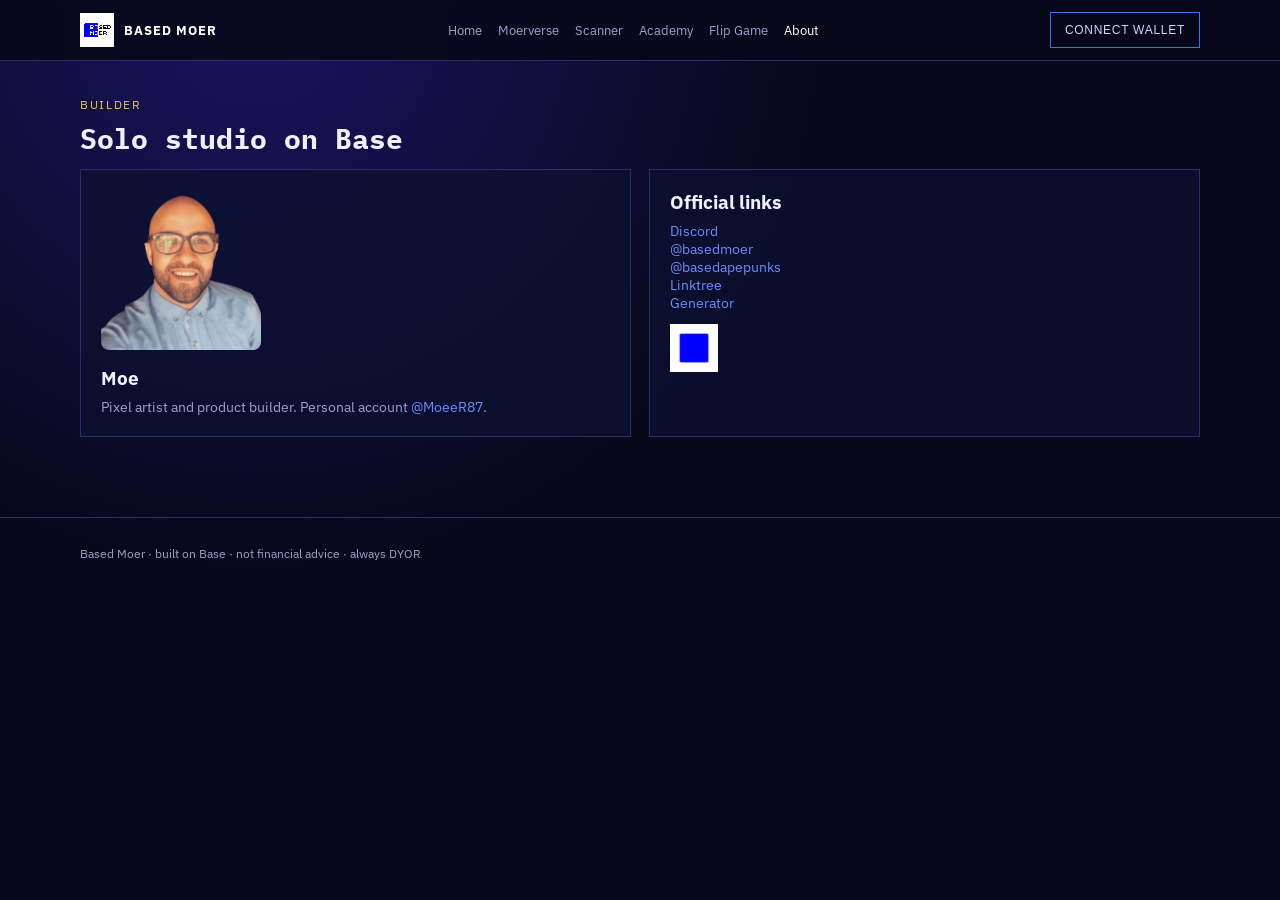
==== about.html @ bc18aa96 "Add files via upload" ====
<!DOCTYPE html>
<html lang="en">
<head>
  <meta charset="UTF-8" /><meta name="viewport" content="width=device-width, initial-scale=1" />
  <title>About — Based Moer</title>
  <link rel="icon" href="assets/logo.jpg" />
  <link href="https://fonts.googleapis.com/css2?family=IBM+Plex+Mono:wght@600;700&family=IBM+Plex+Sans:wght@400;600;700&display=swap" rel="stylesheet" />
  <link rel="stylesheet" href="css/site.css" />
</head>
<body>
<header class="nav"><div class="wrap nav-inner"><a class="brand" href="index.html"><img class="pixel" src="assets/logo.jpg" alt="Based Moer" /> Based Moer</a><nav class="nav-links"><a href="index.html">Home</a><a href="moerverse.html">Moerverse</a><a href="scanner.html">Scanner</a><a href="academy.html">Academy</a><a href="flip.html">Flip Game</a><a class="active" href="about.html">About</a></nav><button class="btn ghost" data-connect data-wallet-label>Connect wallet</button></div></header>
<main class="page wrap">
  <p class="kicker">Builder</p>
  <h2>Solo studio on Base</h2>
  <div class="row">
    <article class="card">
      <img src="assets/founder.png" alt="Founder" style="width:160px;border-radius:8px" />
      <h3 style="margin-top:12px">Moe</h3>
      <p>Pixel artist and product builder. Personal account <a href="https://x.com/MoeeR87" target="_blank" rel="noreferrer">@MoeeR87</a>.</p>
    </article>
    <article class="card">
      <h3>Official links</h3>
      <p><a href="https://discord.gg/B6Pu9fARTX" target="_blank" rel="noreferrer">Discord</a><br>
      <a href="https://x.com/basedmoer" target="_blank" rel="noreferrer">@basedmoer</a><br>
      <a href="https://x.com/basedapepunks" target="_blank" rel="noreferrer">@basedapepunks</a><br>
      <a href="https://linktr.ee/basedmoer" target="_blank" rel="noreferrer">Linktree</a><br>
      <a href="https://based-moer-generator.vercel.app/" target="_blank" rel="noreferrer">Generator</a></p>
      <img src="assets/base-logo.jpg" alt="Base" style="width:48px;margin-top:12px" />
    </article>
  </div>
</main>
<footer class="footer"><div class="wrap">Based Moer · built on Base · not financial advice · always DYOR</div></footer>
<script src="js/site.js"></script>
</body></html>
---- css/site.css ----
:root {
  --bg: #07081a;
  --bg2: #0d1030;
  --panel: rgba(12, 16, 48, 0.82);
  --line: #2a2f6a;
  --text: #eef1ff;
  --muted: #9aa3d0;
  --blue: #3b6cff;
  --blue2: #6d8dff;
  --gold: #e7c56a;
  --green: #5ee2a0;
}
* { box-sizing: border-box; margin: 0; padding: 0; }
html { scroll-behavior: smooth; }
body {
  font-family: "IBM Plex Sans", sans-serif;
  background: radial-gradient(circle at 20% 0%, #1a1460 0%, var(--bg) 42%);
  color: var(--text);
  min-height: 100vh;
}
img.pixel { image-rendering: pixelated; image-rendering: crisp-edges; }
a { color: var(--blue2); text-decoration: none; }
a:hover { color: #fff; }
.wrap { width: min(1120px, calc(100% - 32px)); margin: 0 auto; }
.nav {
  position: sticky; top: 0; z-index: 40;
  background: rgba(7,8,26,.9);
  border-bottom: 1px solid var(--line);
  backdrop-filter: blur(12px);
}
.nav-inner { display: flex; align-items: center; justify-content: space-between; gap: 16px; padding: 12px 0; }
.brand { display: flex; align-items: center; gap: 10px; color: #fff; font-weight: 700; letter-spacing: .08em; text-transform: uppercase; font-size: 13px; }
.brand img { width: 34px; height: 34px; object-fit: cover; }
.nav-links { display: flex; gap: 16px; flex-wrap: wrap; font-size: 13px; }
.nav-links a { color: var(--muted); }
.nav-links a.active, .nav-links a:hover { color: #fff; }
.btn {
  border: 1px solid var(--blue);
  background: var(--blue);
  color: #fff;
  padding: 10px 14px;
  font-size: 12px;
  letter-spacing: .06em;
  text-transform: uppercase;
  cursor: pointer;
  display: inline-block;
}
.btn.ghost { background: transparent; color: #cfd6ff; }
.online { color: var(--green); font-size: 12px; }
.hero-map {
  position: relative;
  min-height: 86vh;
  overflow: hidden;
  padding: 40px 0 80px;
}
.stars {
  position: absolute; inset: 0;
  background-image:
    radial-gradient(2px 2px at 20% 30%, #fff 50%, transparent 51%),
    radial-gradient(2px 2px at 80% 20%, #fff 50%, transparent 51%),
    radial-gradient(1px 1px at 60% 70%, #9cf 50%, transparent 51%),
    radial-gradient(1px 1px at 30% 80%, #fff 50%, transparent 51%),
    radial-gradient(1px 1px at 90% 60%, #fff 50%, transparent 51%);
  opacity: .45; pointer-events: none;
}
.hero-copy { position: relative; text-align: center; padding: 20px 0 10px; }
.hero-copy h1 {
  font-family: "IBM Plex Mono", monospace;
  font-size: clamp(36px, 7vw, 72px);
  line-height: .95;
  letter-spacing: .02em;
}
.hero-copy p { color: var(--muted); margin-top: 10px; }
.islands {
  position: relative;
  height: 560px;
  margin-top: 20px;
}
.island {
  position: absolute;
  width: 220px;
  text-align: center;
  color: #fff;
  transition: transform .2s ease;
}
.island:hover { transform: translateY(-8px); }
.island .pad {
  background: linear-gradient(#2a1f7a, #15104a);
  border: 1px solid #6d7cff;
  border-radius: 18px 18px 40px 40px;
  padding: 16px 12px 22px;
  box-shadow: 0 18px 40px rgba(0,0,0,.4), 0 0 30px rgba(80,90,255,.25);
}
.island img { width: 84px; height: 84px; object-fit: contain; margin-bottom: 8px; }
.island b { display: block; font-size: 13px; letter-spacing: .08em; }
.island span { color: var(--muted); font-size: 11px; }
.i1 { left: 4%; top: 40px; }
.i2 { left: 28%; top: 180px; }
.i3 { left: 52%; top: 50px; }
.i4 { right: 6%; top: 170px; }
.i5 { left: 38%; top: 360px; }
.row { display: grid; grid-template-columns: 1fr 1fr; gap: 18px; }
.cards { display: grid; grid-template-columns: repeat(3, 1fr); gap: 16px; }
.card {
  background: var(--panel);
  border: 1px solid var(--line);
  padding: 20px;
}
.card h3 { margin-bottom: 8px; }
.card p, .card li { color: var(--muted); font-size: 14px; }
.section { padding: 56px 0; }
.kicker { color: var(--gold); letter-spacing: .14em; text-transform: uppercase; font-size: 12px; margin-bottom: 8px; }
h2 { font-family: "IBM Plex Mono", monospace; font-size: 28px; margin-bottom: 12px; }
.page { padding: 36px 0 80px; }
.lesson { max-width: 760px; }
.lesson p, .lesson li { color: #c9d0f5; margin: 12px 0; }
.lesson h3 { margin-top: 24px; }
.quiz label { display: block; margin: 8px 0; color: var(--muted); }
.locked { opacity: .45; pointer-events: none; }
.footer {
  border-top: 1px solid var(--line);
  padding: 28px 0 48px;
  color: var(--muted);
  font-size: 12px;
}
.tech { display: flex; flex-wrap: wrap; gap: 8px; margin: 12px 0 18px; }
.tech span {
  border: 1px solid var(--line);
  padding: 4px 8px;
  color: #cfd6ff;
}
.media { width: 100%; border: 1px solid var(--line); background: #000; }
.char-row { display: flex; gap: 10px; flex-wrap: wrap; margin-top: 16px; }
.char-row img { height: 72px; background: #111; border: 1px solid var(--line); }
@media (max-width: 860px) {
  .row, .cards { grid-template-columns: 1fr; }
  .islands { height: auto; display: grid; grid-template-columns: 1fr 1fr; gap: 12px; }
  .island { position: static; width: auto; }
  .nav-links { display: none; }
}
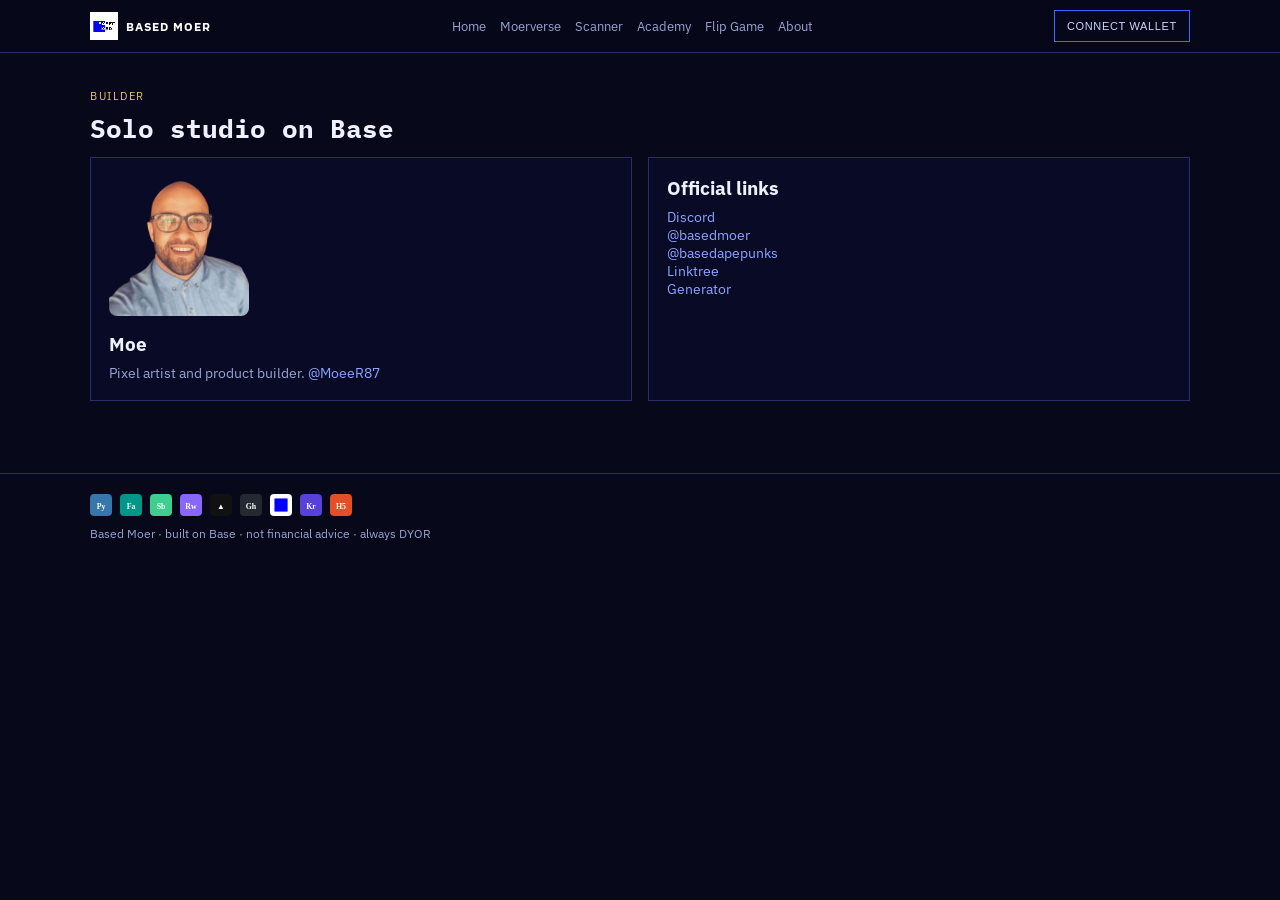
==== commit 489cb8d0: "Add files via upload" ====
--- a/about.html
+++ b/about.html
@@ -1,34 +1,54 @@
 <!DOCTYPE html>
 <html lang="en">
 <head>
-  <meta charset="UTF-8" /><meta name="viewport" content="width=device-width, initial-scale=1" />
+  <meta charset="UTF-8" />
+  <meta name="viewport" content="width=device-width, initial-scale=1" />
   <title>About — Based Moer</title>
   <link rel="icon" href="assets/logo.jpg" />
   <link href="https://fonts.googleapis.com/css2?family=IBM+Plex+Mono:wght@600;700&family=IBM+Plex+Sans:wght@400;600;700&display=swap" rel="stylesheet" />
   <link rel="stylesheet" href="css/site.css" />
 </head>
 <body>
-<header class="nav"><div class="wrap nav-inner"><a class="brand" href="index.html"><img class="pixel" src="assets/logo.jpg" alt="Based Moer" /> Based Moer</a><nav class="nav-links"><a href="index.html">Home</a><a href="moerverse.html">Moerverse</a><a href="scanner.html">Scanner</a><a href="academy.html">Academy</a><a href="flip.html">Flip Game</a><a class="active" href="about.html">About</a></nav><button class="btn ghost" data-connect data-wallet-label>Connect wallet</button></div></header>
-<main class="page wrap">
-  <p class="kicker">Builder</p>
-  <h2>Solo studio on Base</h2>
-  <div class="row">
-    <article class="card">
-      <img src="assets/founder.png" alt="Founder" style="width:160px;border-radius:8px" />
-      <h3 style="margin-top:12px">Moe</h3>
-      <p>Pixel artist and product builder. Personal account <a href="https://x.com/MoeeR87" target="_blank" rel="noreferrer">@MoeeR87</a>.</p>
-    </article>
-    <article class="card">
-      <h3>Official links</h3>
-      <p><a href="https://discord.gg/B6Pu9fARTX" target="_blank" rel="noreferrer">Discord</a><br>
-      <a href="https://x.com/basedmoer" target="_blank" rel="noreferrer">@basedmoer</a><br>
-      <a href="https://x.com/basedapepunks" target="_blank" rel="noreferrer">@basedapepunks</a><br>
-      <a href="https://linktr.ee/basedmoer" target="_blank" rel="noreferrer">Linktree</a><br>
-      <a href="https://based-moer-generator.vercel.app/" target="_blank" rel="noreferrer">Generator</a></p>
-      <img src="assets/base-logo.jpg" alt="Base" style="width:48px;margin-top:12px" />
-    </article>
-  </div>
-</main>
-<footer class="footer"><div class="wrap">Based Moer · built on Base · not financial advice · always DYOR</div></footer>
-<script src="js/site.js"></script>
-</body></html>
+  <header class="nav">
+    <div class="wrap nav-inner">
+      <a class="brand" href="index.html"><img class="pixel" src="assets/logo.jpg" alt="Based Moer" /> Based Moer</a>
+      <nav class="nav-links">
+        <a href="index.html">Home</a>
+        <a href="moerverse.html">Moerverse</a>
+        <a href="scanner.html">Scanner</a>
+        <a href="academy.html">Academy</a>
+        <a href="flip.html">Flip Game</a>
+        <a href="about.html">About</a>
+      </nav>
+      <button class="btn ghost" data-connect data-wallet-label>Connect wallet</button>
+    </div>
+  </header>
+  <main class="page wrap">
+
+<p class="kicker">Builder</p>
+<h2>Solo studio on Base</h2>
+<div class="row">
+<article class="card"><img src="assets/founder.png" alt="Founder" style="width:140px;border-radius:8px" /><h3 style="margin-top:12px">Moe</h3><p>Pixel artist and product builder. <a href="https://x.com/MoeeR87" target="_blank" rel="noreferrer">@MoeeR87</a></p></article>
+<article class="card"><h3>Official links</h3><p><a href="https://discord.gg/B6Pu9fARTX" target="_blank" rel="noreferrer">Discord</a><br><a href="https://x.com/basedmoer" target="_blank" rel="noreferrer">@basedmoer</a><br><a href="https://x.com/basedapepunks" target="_blank" rel="noreferrer">@basedapepunks</a><br><a href="https://linktr.ee/basedmoer" target="_blank" rel="noreferrer">Linktree</a><br><a href="https://based-moer-generator.vercel.app/" target="_blank" rel="noreferrer">Generator</a></p></article>
+</div>
+
+  </main>
+  <footer class="footer">
+    <div class="wrap">
+      <div class="tech-logos">
+        <img src="assets/icons/python.svg" alt="Python" />
+        <img src="assets/icons/fastapi.svg" alt="FastAPI" />
+        <img src="assets/icons/supabase.svg" alt="Supabase" />
+        <img src="assets/icons/railway.svg" alt="Railway" />
+        <img src="assets/icons/vercel.svg" alt="Vercel" />
+        <img src="assets/icons/github.svg" alt="GitHub" />
+        <img src="assets/icons/base.jpg" alt="Base" />
+        <img src="assets/icons/kraken.svg" alt="Kraken" />
+        <img src="assets/icons/html.svg" alt="HTML" />
+      </div>
+      Based Moer · built on Base · not financial advice · always DYOR
+    </div>
+  </footer>
+  <script src="js/site.js"></script>
+</body>
+</html>
--- a/css/site.css
+++ b/css/site.css
@@ -1,140 +1,104 @@
 :root {
   --bg: #07081a;
-  --bg2: #0d1030;
-  --panel: rgba(12, 16, 48, 0.82);
+  --panel: rgba(10, 12, 40, 0.88);
   --line: #2a2f6a;
   --text: #eef1ff;
   --muted: #9aa3d0;
   --blue: #3b6cff;
-  --blue2: #6d8dff;
   --gold: #e7c56a;
-  --green: #5ee2a0;
 }
 * { box-sizing: border-box; margin: 0; padding: 0; }
 html { scroll-behavior: smooth; }
 body {
   font-family: "IBM Plex Sans", sans-serif;
-  background: radial-gradient(circle at 20% 0%, #1a1460 0%, var(--bg) 42%);
+  background: #07081a;
   color: var(--text);
   min-height: 100vh;
 }
 img.pixel { image-rendering: pixelated; image-rendering: crisp-edges; }
-a { color: var(--blue2); text-decoration: none; }
+a { color: #8ea4ff; text-decoration: none; }
 a:hover { color: #fff; }
-.wrap { width: min(1120px, calc(100% - 32px)); margin: 0 auto; }
+.wrap { width: min(1100px, calc(100% - 32px)); margin: 0 auto; }
+
 .nav {
-  position: sticky; top: 0; z-index: 40;
-  background: rgba(7,8,26,.9);
+  position: sticky; top: 0; z-index: 50;
+  background: rgba(7,8,26,.96);
   border-bottom: 1px solid var(--line);
-  backdrop-filter: blur(12px);
 }
-.nav-inner { display: flex; align-items: center; justify-content: space-between; gap: 16px; padding: 12px 0; }
-.brand { display: flex; align-items: center; gap: 10px; color: #fff; font-weight: 700; letter-spacing: .08em; text-transform: uppercase; font-size: 13px; }
-.brand img { width: 34px; height: 34px; object-fit: cover; }
-.nav-links { display: flex; gap: 16px; flex-wrap: wrap; font-size: 13px; }
+.nav-inner {
+  display: flex; align-items: center; justify-content: space-between;
+  gap: 12px; padding: 10px 0;
+}
+.brand { display: flex; align-items: center; gap: 8px; color: #fff; font-weight: 700; letter-spacing: .08em; text-transform: uppercase; font-size: 12px; }
+.brand img { width: 28px; height: 28px; object-fit: cover; }
+.nav-links { display: flex; gap: 14px; flex-wrap: wrap; font-size: 13px; }
 .nav-links a { color: var(--muted); }
 .nav-links a.active, .nav-links a:hover { color: #fff; }
 .btn {
-  border: 1px solid var(--blue);
-  background: var(--blue);
-  color: #fff;
-  padding: 10px 14px;
-  font-size: 12px;
-  letter-spacing: .06em;
-  text-transform: uppercase;
-  cursor: pointer;
-  display: inline-block;
+  border: 1px solid var(--blue); background: var(--blue); color: #fff;
+  padding: 9px 12px; font-size: 11px; letter-spacing: .06em; text-transform: uppercase; cursor: pointer; display: inline-block;
 }
 .btn.ghost { background: transparent; color: #cfd6ff; }
-.online { color: var(--green); font-size: 12px; }
-.hero-map {
-  position: relative;
-  min-height: 86vh;
-  overflow: hidden;
-  padding: 40px 0 80px;
+
+.kicker { color: var(--gold); letter-spacing: .14em; text-transform: uppercase; font-size: 11px; margin-bottom: 8px; }
+h1,h2 { font-family: "IBM Plex Mono", monospace; }
+h2 { font-size: 26px; margin-bottom: 12px; }
+
+/* LANDING: stacked, never overlapping */
+.landing {
+  background: #07081a url("../assets/sky.jpg") center top / cover no-repeat;
+  padding: 24px 16px 0;
 }
-.stars {
-  position: absolute; inset: 0;
-  background-image:
-    radial-gradient(2px 2px at 20% 30%, #fff 50%, transparent 51%),
-    radial-gradient(2px 2px at 80% 20%, #fff 50%, transparent 51%),
-    radial-gradient(1px 1px at 60% 70%, #9cf 50%, transparent 51%),
-    radial-gradient(1px 1px at 30% 80%, #fff 50%, transparent 51%),
-    radial-gradient(1px 1px at 90% 60%, #fff 50%, transparent 51%);
-  opacity: .45; pointer-events: none;
+.landing-inner { width: min(1100px, 100%); margin: 0 auto; text-align: center; }
+.landing h1 {
+  font-size: clamp(32px, 5vw, 56px);
+  line-height: .95;
+  text-shadow: 0 6px 20px #000;
+  margin: 6px 0 18px;
 }
-.hero-copy { position: relative; text-align: center; padding: 20px 0 10px; }
-.hero-copy h1 {
-  font-family: "IBM Plex Mono", monospace;
-  font-size: clamp(36px, 7vw, 72px);
-  line-height: .95;
-  letter-spacing: .02em;
-}
-.hero-copy p { color: var(--muted); margin-top: 10px; }
 .islands {
-  position: relative;
-  height: 560px;
-  margin-top: 20px;
+  display: grid;
+  grid-template-columns: repeat(4, minmax(0, 1fr));
+  gap: 16px;
+  align-items: end;
 }
 .island {
-  position: absolute;
-  width: 220px;
-  text-align: center;
+  display: block;
   color: #fff;
-  transition: transform .2s ease;
 }
-.island:hover { transform: translateY(-8px); }
-.island .pad {
-  background: linear-gradient(#2a1f7a, #15104a);
-  border: 1px solid #6d7cff;
-  border-radius: 18px 18px 40px 40px;
-  padding: 16px 12px 22px;
-  box-shadow: 0 18px 40px rgba(0,0,0,.4), 0 0 30px rgba(80,90,255,.25);
+.island img {
+  width: 100%;
+  height: auto;
+  max-height: 280px;
+  object-fit: contain;
+  filter: drop-shadow(0 10px 16px rgba(0,0,0,.45));
+  transition: transform .18s ease;
 }
-.island img { width: 84px; height: 84px; object-fit: contain; margin-bottom: 8px; }
-.island b { display: block; font-size: 13px; letter-spacing: .08em; }
-.island span { color: var(--muted); font-size: 11px; }
-.i1 { left: 4%; top: 40px; }
-.i2 { left: 28%; top: 180px; }
-.i3 { left: 52%; top: 50px; }
-.i4 { right: 6%; top: 170px; }
-.i5 { left: 38%; top: 360px; }
-.row { display: grid; grid-template-columns: 1fr 1fr; gap: 18px; }
+.island:hover img { transform: translateY(-8px); }
+.hero-wrap { display: flex; justify-content: center; margin-top: 8px; }
+.hero-wrap img { width: min(340px, 70%); height: auto; }
+
+.page { padding: 36px 0 72px; }
 .cards { display: grid; grid-template-columns: repeat(3, 1fr); gap: 16px; }
-.card {
-  background: var(--panel);
-  border: 1px solid var(--line);
-  padding: 20px;
-}
+.row { display: grid; grid-template-columns: 1fr 1fr; gap: 16px; }
+.card { background: var(--panel); border: 1px solid var(--line); padding: 18px; }
+.card p, .card li { color: var(--muted); font-size: 14px; }
 .card h3 { margin-bottom: 8px; }
-.card p, .card li { color: var(--muted); font-size: 14px; }
-.section { padding: 56px 0; }
-.kicker { color: var(--gold); letter-spacing: .14em; text-transform: uppercase; font-size: 12px; margin-bottom: 8px; }
-h2 { font-family: "IBM Plex Mono", monospace; font-size: 28px; margin-bottom: 12px; }
-.page { padding: 36px 0 80px; }
+.media { width: 100%; max-height: 360px; object-fit: cover; border: 1px solid var(--line); background: #000; }
 .lesson { max-width: 760px; }
 .lesson p, .lesson li { color: #c9d0f5; margin: 12px 0; }
-.lesson h3 { margin-top: 24px; }
 .quiz label { display: block; margin: 8px 0; color: var(--muted); }
-.locked { opacity: .45; pointer-events: none; }
-.footer {
-  border-top: 1px solid var(--line);
-  padding: 28px 0 48px;
-  color: var(--muted);
-  font-size: 12px;
-}
-.tech { display: flex; flex-wrap: wrap; gap: 8px; margin: 12px 0 18px; }
-.tech span {
-  border: 1px solid var(--line);
-  padding: 4px 8px;
-  color: #cfd6ff;
-}
-.media { width: 100%; border: 1px solid var(--line); background: #000; }
-.char-row { display: flex; gap: 10px; flex-wrap: wrap; margin-top: 16px; }
-.char-row img { height: 72px; background: #111; border: 1px solid var(--line); }
-@media (max-width: 860px) {
-  .row, .cards { grid-template-columns: 1fr; }
-  .islands { height: auto; display: grid; grid-template-columns: 1fr 1fr; gap: 12px; }
-  .island { position: static; width: auto; }
+
+.footer { border-top: 1px solid var(--line); padding: 20px 0 36px; color: var(--muted); font-size: 12px; }
+.tech-logos { display: flex; flex-wrap: wrap; gap: 8px; align-items: center; margin-bottom: 10px; }
+.tech-logos img { width: 22px; height: 22px; object-fit: contain; border-radius: 4px; }
+
+@media (max-width: 900px) {
+  .islands { grid-template-columns: repeat(2, minmax(0, 1fr)); }
+  .cards, .row { grid-template-columns: 1fr; }
   .nav-links { display: none; }
 }
+@media (max-width: 520px) {
+  .islands { grid-template-columns: 1fr 1fr; gap: 8px; }
+  .hero-wrap img { width: 80%; }
+}
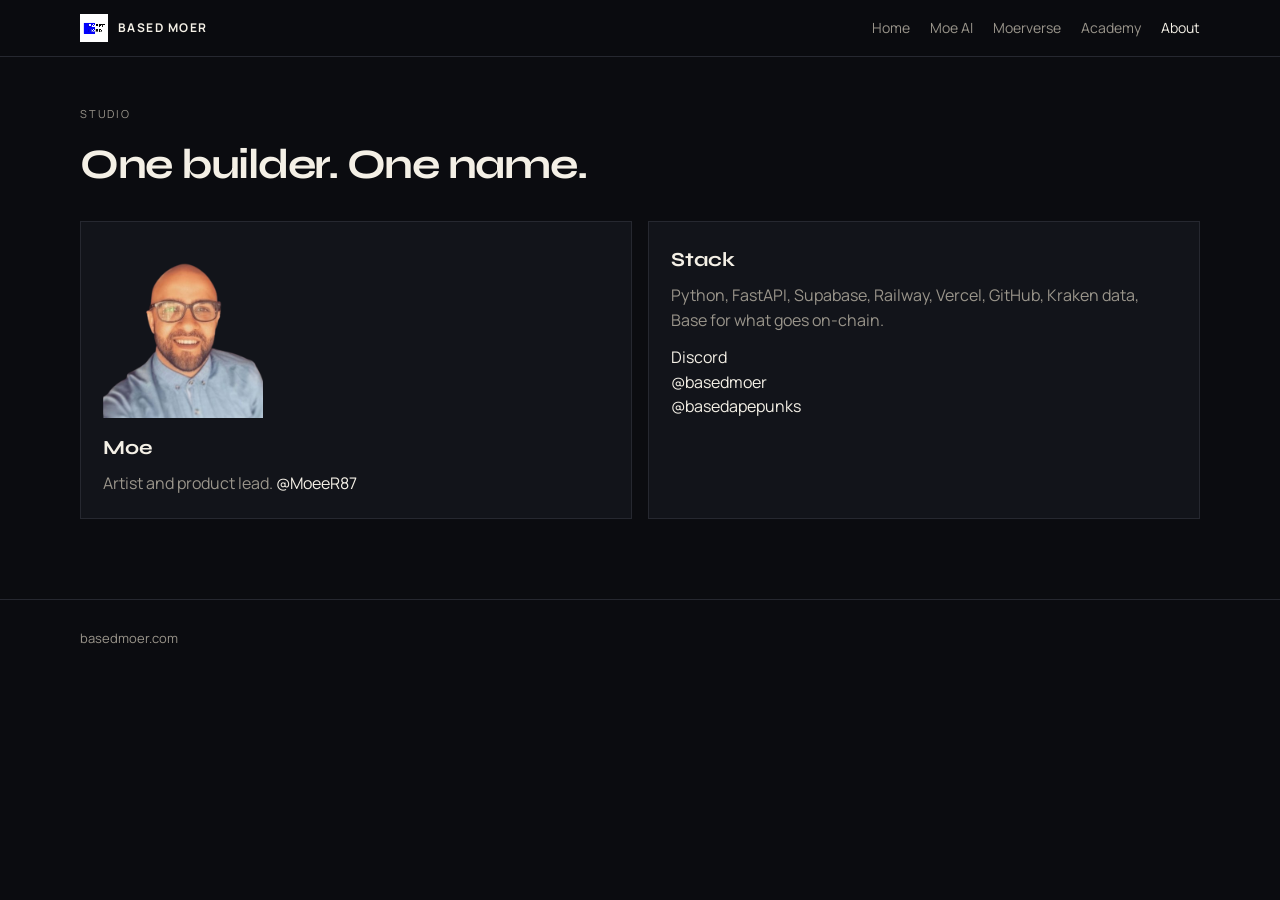
==== commit 2b619b34: "Add files via upload" ====
--- a/about.html
+++ b/about.html
@@ -4,51 +4,42 @@
   <meta charset="UTF-8" />
   <meta name="viewport" content="width=device-width, initial-scale=1" />
   <title>About — Based Moer</title>
+  <meta name="description" content="Based Moer is built solo: pixel art, Moe AI, and a Base-native universe." />
+  <link rel="canonical" href="https://basedmoer.com/about.html" />
   <link rel="icon" href="assets/logo.jpg" />
-  <link href="https://fonts.googleapis.com/css2?family=IBM+Plex+Mono:wght@600;700&family=IBM+Plex+Sans:wght@400;600;700&display=swap" rel="stylesheet" />
+  <link href="https://fonts.googleapis.com/css2?family=Manrope:wght@400;600;700&family=Syne:wght@600;700;800&display=swap" rel="stylesheet" />
   <link rel="stylesheet" href="css/site.css" />
 </head>
 <body>
-  <header class="nav">
-    <div class="wrap nav-inner">
-      <a class="brand" href="index.html"><img class="pixel" src="assets/logo.jpg" alt="Based Moer" /> Based Moer</a>
-      <nav class="nav-links">
-        <a href="index.html">Home</a>
-        <a href="moerverse.html">Moerverse</a>
-        <a href="scanner.html">Scanner</a>
-        <a href="academy.html">Academy</a>
-        <a href="flip.html">Flip Game</a>
-        <a href="about.html">About</a>
-      </nav>
-      <button class="btn ghost" data-connect data-wallet-label>Connect wallet</button>
-    </div>
-  </header>
-  <main class="page wrap">
-
-<p class="kicker">Builder</p>
-<h2>Solo studio on Base</h2>
-<div class="row">
-<article class="card"><img src="assets/founder.png" alt="Founder" style="width:140px;border-radius:8px" /><h3 style="margin-top:12px">Moe</h3><p>Pixel artist and product builder. <a href="https://x.com/MoeeR87" target="_blank" rel="noreferrer">@MoeeR87</a></p></article>
-<article class="card"><h3>Official links</h3><p><a href="https://discord.gg/B6Pu9fARTX" target="_blank" rel="noreferrer">Discord</a><br><a href="https://x.com/basedmoer" target="_blank" rel="noreferrer">@basedmoer</a><br><a href="https://x.com/basedapepunks" target="_blank" rel="noreferrer">@basedapepunks</a><br><a href="https://linktr.ee/basedmoer" target="_blank" rel="noreferrer">Linktree</a><br><a href="https://based-moer-generator.vercel.app/" target="_blank" rel="noreferrer">Generator</a></p></article>
-</div>
-
-  </main>
-  <footer class="footer">
-    <div class="wrap">
-      <div class="tech-logos">
-        <img src="assets/icons/python.svg" alt="Python" />
-        <img src="assets/icons/fastapi.svg" alt="FastAPI" />
-        <img src="assets/icons/supabase.svg" alt="Supabase" />
-        <img src="assets/icons/railway.svg" alt="Railway" />
-        <img src="assets/icons/vercel.svg" alt="Vercel" />
-        <img src="assets/icons/github.svg" alt="GitHub" />
-        <img src="assets/icons/base.jpg" alt="Base" />
-        <img src="assets/icons/kraken.svg" alt="Kraken" />
-        <img src="assets/icons/html.svg" alt="HTML" />
-      </div>
-      Based Moer · built on Base · not financial advice · always DYOR
-    </div>
-  </footer>
-  <script src="js/site.js"></script>
+<header class="nav"><div class="wrap nav-inner">
+  <a class="brand" href="index.html"><img class="pixel" src="assets/logo.jpg" alt="Based Moer" /> Based Moer</a>
+  <nav class="nav-links">
+    <a href="index.html">Home</a>
+    <a href="scanner.html">Moe AI</a>
+    <a href="moerverse.html">Moerverse</a>
+    <a href="academy.html">Academy</a>
+    <a class="active" href="about.html">About</a>
+  </nav>
+</div></header>
+<main class="page wrap">
+  <p class="kicker">Studio</p>
+  <h2>One builder. One name.</h2>
+  <div class="grid2" style="margin-top:24px">
+    <article class="card">
+      <img src="assets/founder.png" alt="Moe" style="width:160px" />
+      <h3 style="margin-top:12px">Moe</h3>
+      <p>Artist and product lead. <a href="https://x.com/MoeeR87">@MoeeR87</a></p>
+    </article>
+    <article class="card">
+      <h3>Stack</h3>
+      <p>Python, FastAPI, Supabase, Railway, Vercel, GitHub, Kraken data, Base for what goes on-chain.</p>
+      <p style="margin-top:12px"><a href="https://discord.gg/B6Pu9fARTX">Discord</a><br>
+      <a href="https://x.com/basedmoer">@basedmoer</a><br>
+      <a href="https://x.com/basedapepunks">@basedapepunks</a></p>
+    </article>
+  </div>
+</main>
+<footer class="footer"><div class="wrap">basedmoer.com</div></footer>
+<script src="js/site.js"></script>
 </body>
 </html>
--- a/css/site.css
+++ b/css/site.css
@@ -1,104 +1,98 @@
 :root {
-  --bg: #07081a;
-  --panel: rgba(10, 12, 40, 0.88);
-  --line: #2a2f6a;
-  --text: #eef1ff;
-  --muted: #9aa3d0;
-  --blue: #3b6cff;
-  --gold: #e7c56a;
+  --bg: #0b0c10;
+  --bg2: #12141a;
+  --ink: #f4f0e6;
+  --mute: #9a958b;
+  --line: #262830;
+  --blue: #3a6cff;
+  --good: #7dcaa4;
 }
 * { box-sizing: border-box; margin: 0; padding: 0; }
 html { scroll-behavior: smooth; }
 body {
-  font-family: "IBM Plex Sans", sans-serif;
-  background: #07081a;
-  color: var(--text);
-  min-height: 100vh;
+  font-family: Manrope, "Segoe UI", sans-serif;
+  background: var(--bg);
+  color: var(--ink);
+  line-height: 1.55;
 }
+img { max-width: 100%; display: block; }
 img.pixel { image-rendering: pixelated; image-rendering: crisp-edges; }
-a { color: #8ea4ff; text-decoration: none; }
+a { color: var(--ink); text-decoration: none; }
 a:hover { color: #fff; }
-.wrap { width: min(1100px, calc(100% - 32px)); margin: 0 auto; }
+.wrap { width: min(1120px, calc(100% - 40px)); margin: 0 auto; }
 
 .nav {
-  position: sticky; top: 0; z-index: 50;
-  background: rgba(7,8,26,.96);
+  position: sticky; top: 0; z-index: 40;
+  background: rgba(11,12,16,.9);
   border-bottom: 1px solid var(--line);
+  backdrop-filter: blur(14px);
 }
-.nav-inner {
-  display: flex; align-items: center; justify-content: space-between;
-  gap: 12px; padding: 10px 0;
+.nav-inner { display: flex; align-items: center; justify-content: space-between; gap: 16px; padding: 14px 0; }
+.brand { display: flex; align-items: center; gap: 10px; font-weight: 700; letter-spacing: .12em; font-size: 12px; text-transform: uppercase; }
+.brand img { width: 28px; height: 28px; object-fit: cover; }
+.nav-links { display: flex; gap: 20px; font-size: 14px; color: var(--mute); }
+.nav-links a { color: var(--mute); }
+.nav-links a.active, .nav-links a:hover { color: var(--ink); }
+.btn {
+  display: inline-block;
+  border: 1px solid var(--ink);
+  color: var(--bg);
+  background: var(--ink);
+  padding: 10px 14px;
+  font-size: 12px;
+  letter-spacing: .08em;
+  text-transform: uppercase;
 }
-.brand { display: flex; align-items: center; gap: 8px; color: #fff; font-weight: 700; letter-spacing: .08em; text-transform: uppercase; font-size: 12px; }
-.brand img { width: 28px; height: 28px; object-fit: cover; }
-.nav-links { display: flex; gap: 14px; flex-wrap: wrap; font-size: 13px; }
-.nav-links a { color: var(--muted); }
-.nav-links a.active, .nav-links a:hover { color: #fff; }
-.btn {
-  border: 1px solid var(--blue); background: var(--blue); color: #fff;
-  padding: 9px 12px; font-size: 11px; letter-spacing: .06em; text-transform: uppercase; cursor: pointer; display: inline-block;
+.btn.ghost { background: transparent; color: var(--ink); }
+
+.hero { display: grid; grid-template-columns: 1.1fr .9fr; gap: 48px; align-items: center; padding: 72px 0 48px; }
+.hero h1 {
+  font-family: Syne, sans-serif;
+  font-size: clamp(42px, 7vw, 78px);
+  line-height: .92;
+  letter-spacing: -.03em;
 }
-.btn.ghost { background: transparent; color: #cfd6ff; }
+.lede { color: var(--mute); font-size: 18px; max-width: 520px; margin: 16px 0 28px; }
+.hero-visual { background: var(--bg2); border: 1px solid var(--line); padding: 18px; }
+.hero-visual img { width: 100%; height: auto; margin: 0 auto; }
 
-.kicker { color: var(--gold); letter-spacing: .14em; text-transform: uppercase; font-size: 11px; margin-bottom: 8px; }
-h1,h2 { font-family: "IBM Plex Mono", monospace; }
-h2 { font-size: 26px; margin-bottom: 12px; }
+.pulse { display: grid; grid-template-columns: repeat(4, 1fr); border: 1px solid var(--line); }
+.pulse div { padding: 16px; border-right: 1px solid var(--line); }
+.pulse div:last-child { border-right: 0; }
+.pulse span { display: block; color: var(--mute); font-size: 11px; letter-spacing: .1em; text-transform: uppercase; }
+.pulse b { font-family: Syne, sans-serif; font-size: 22px; }
 
-/* LANDING: stacked, never overlapping */
-.landing {
-  background: #07081a url("../assets/sky.jpg") center top / cover no-repeat;
-  padding: 24px 16px 0;
-}
-.landing-inner { width: min(1100px, 100%); margin: 0 auto; text-align: center; }
-.landing h1 {
-  font-size: clamp(32px, 5vw, 56px);
-  line-height: .95;
-  text-shadow: 0 6px 20px #000;
-  margin: 6px 0 18px;
-}
-.islands {
-  display: grid;
-  grid-template-columns: repeat(4, minmax(0, 1fr));
-  gap: 16px;
-  align-items: end;
-}
-.island {
-  display: block;
-  color: #fff;
-}
-.island img {
-  width: 100%;
-  height: auto;
-  max-height: 280px;
-  object-fit: contain;
-  filter: drop-shadow(0 10px 16px rgba(0,0,0,.45));
-  transition: transform .18s ease;
-}
-.island:hover img { transform: translateY(-8px); }
-.hero-wrap { display: flex; justify-content: center; margin-top: 8px; }
-.hero-wrap img { width: min(340px, 70%); height: auto; }
+.section { padding: 72px 0; border-top: 1px solid var(--line); }
+.kicker { color: var(--mute); letter-spacing: .16em; text-transform: uppercase; font-size: 11px; margin-bottom: 10px; }
+h2 { font-family: Syne, sans-serif; font-size: clamp(28px, 4vw, 42px); letter-spacing: -.03em; margin-bottom: 14px; }
+h3 { font-family: Syne, sans-serif; font-size: 20px; margin-bottom: 8px; }
 
-.page { padding: 36px 0 72px; }
-.cards { display: grid; grid-template-columns: repeat(3, 1fr); gap: 16px; }
-.row { display: grid; grid-template-columns: 1fr 1fr; gap: 16px; }
-.card { background: var(--panel); border: 1px solid var(--line); padding: 18px; }
-.card p, .card li { color: var(--muted); font-size: 14px; }
-.card h3 { margin-bottom: 8px; }
-.media { width: 100%; max-height: 360px; object-fit: cover; border: 1px solid var(--line); background: #000; }
-.lesson { max-width: 760px; }
-.lesson p, .lesson li { color: #c9d0f5; margin: 12px 0; }
-.quiz label { display: block; margin: 8px 0; color: var(--muted); }
+.grid3 { display: grid; grid-template-columns: repeat(3, 1fr); gap: 16px; }
+.grid2 { display: grid; grid-template-columns: 1fr 1fr; gap: 16px; }
+.card { background: var(--bg2); border: 1px solid var(--line); padding: 22px; }
+.card p, .card li { color: var(--mute); }
+.card img { margin: 14px 0; }
 
-.footer { border-top: 1px solid var(--line); padding: 20px 0 36px; color: var(--muted); font-size: 12px; }
-.tech-logos { display: flex; flex-wrap: wrap; gap: 8px; align-items: center; margin-bottom: 10px; }
-.tech-logos img { width: 22px; height: 22px; object-fit: contain; border-radius: 4px; }
+.page { padding: 48px 0 80px; }
+.table-wrap { overflow-x: auto; border: 1px solid var(--line); }
+table.engine { width: 100%; border-collapse: collapse; font-size: 13px; }
+table.engine th, table.engine td { padding: 10px 12px; border-bottom: 1px solid var(--line); text-align: left; white-space: nowrap; }
+table.engine th { color: var(--mute); font-weight: 600; letter-spacing: .06em; text-transform: uppercase; font-size: 11px; }
+.iframe-box { border: 1px solid var(--line); background: #000; }
+.iframe-box iframe { width: 100%; height: 740px; border: 0; }
+.pills { display: flex; flex-wrap: wrap; gap: 6px; margin: 12px 0; }
+.pills span { border: 1px solid var(--line); padding: 4px 8px; font-size: 11px; color: var(--mute); }
+.err { color: #d98989; font-size: 13px; margin-top: 8px; }
+.lesson { max-width: 740px; }
+.lesson p, .lesson li { color: #cfc9bc; margin: 12px 0; }
+.footer { border-top: 1px solid var(--line); padding: 28px 0 48px; color: var(--mute); font-size: 13px; }
+.footer-grid { display: grid; grid-template-columns: 2fr 1fr 1fr; gap: 24px; margin-bottom: 20px; }
+.footer a { color: var(--mute); display: block; margin: 4px 0; }
+.tech-logos { display: flex; gap: 8px; flex-wrap: wrap; margin-top: 12px; }
+.tech-logos img { width: 20px; height: 20px; }
 
-@media (max-width: 900px) {
-  .islands { grid-template-columns: repeat(2, minmax(0, 1fr)); }
-  .cards, .row { grid-template-columns: 1fr; }
+@media (max-width: 860px) {
+  .hero, .grid3, .grid2, .pulse, .footer-grid { grid-template-columns: 1fr; }
+  .pulse div { border-right: 0; border-bottom: 1px solid var(--line); }
   .nav-links { display: none; }
 }
-@media (max-width: 520px) {
-  .islands { grid-template-columns: 1fr 1fr; gap: 8px; }
-  .hero-wrap img { width: 80%; }
-}
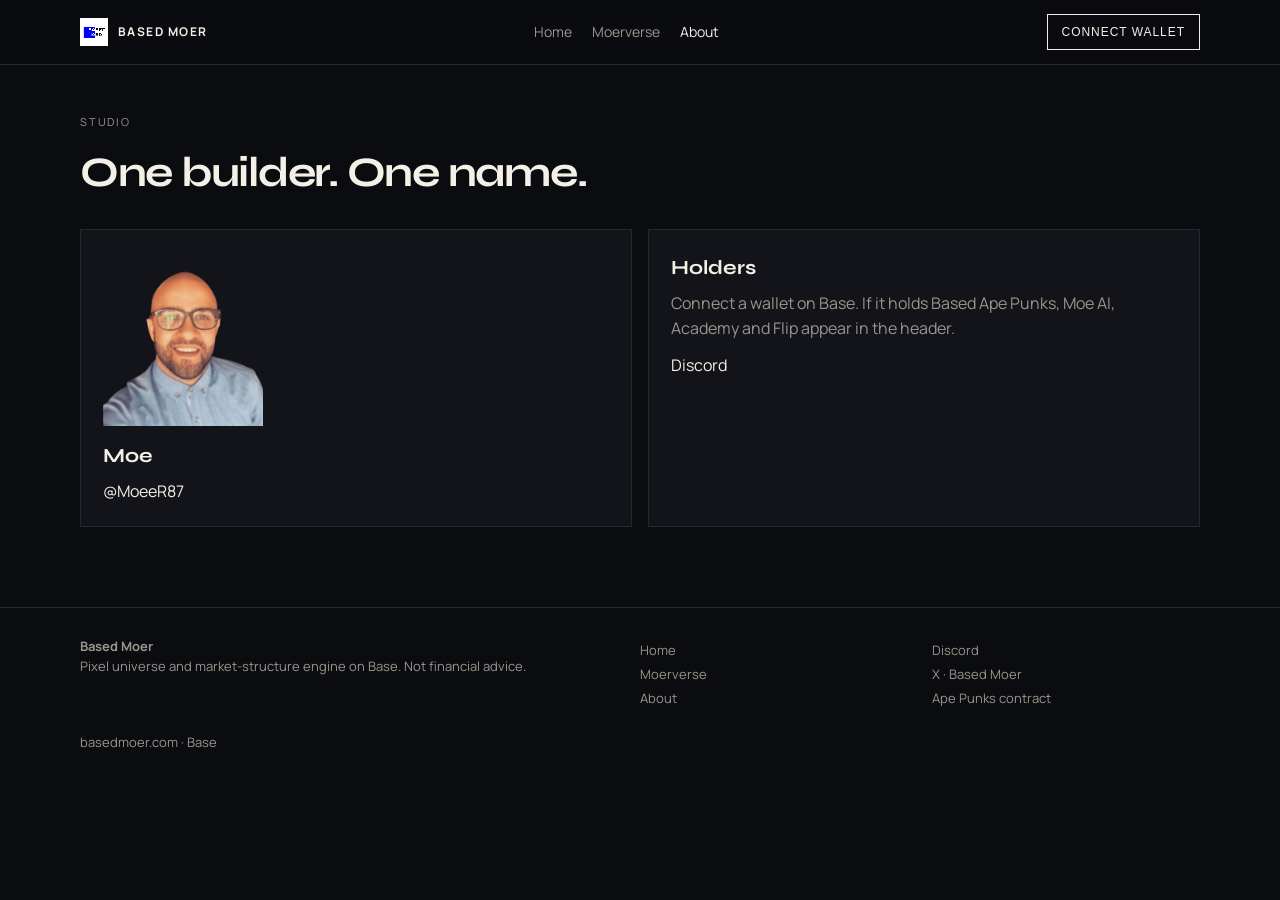
==== commit 78857d00: "Add files via upload" ====
--- a/about.html
+++ b/about.html
@@ -4,7 +4,7 @@
   <meta charset="UTF-8" />
   <meta name="viewport" content="width=device-width, initial-scale=1" />
   <title>About — Based Moer</title>
-  <meta name="description" content="Based Moer is built solo: pixel art, Moe AI, and a Base-native universe." />
+  <meta name="description" content="Solo studio behind Based Moer and Moe AI." />
   <link rel="canonical" href="https://basedmoer.com/about.html" />
   <link rel="icon" href="assets/logo.jpg" />
   <link href="https://fonts.googleapis.com/css2?family=Manrope:wght@400;600;700&family=Syne:wght@600;700;800&display=swap" rel="stylesheet" />
@@ -15,12 +15,15 @@
   <a class="brand" href="index.html"><img class="pixel" src="assets/logo.jpg" alt="Based Moer" /> Based Moer</a>
   <nav class="nav-links">
     <a href="index.html">Home</a>
-    <a href="scanner.html">Moe AI</a>
     <a href="moerverse.html">Moerverse</a>
-    <a href="academy.html">Academy</a>
-    <a class="active" href="about.html">About</a>
+    <a class="gated-link" hidden href="scanner.html">Moe AI</a>
+    <a class="gated-link" hidden href="academy.html">Academy</a>
+    <a class="gated-link" hidden href="flip.html">Flip</a>
+    <a href="about.html" class="active">About</a>
   </nav>
+  <button class="btn ghost" type="button" data-connect data-wallet-label>Connect wallet</button>
 </div></header>
+
 <main class="page wrap">
   <p class="kicker">Studio</p>
   <h2>One builder. One name.</h2>
@@ -28,18 +31,32 @@
     <article class="card">
       <img src="assets/founder.png" alt="Moe" style="width:160px" />
       <h3 style="margin-top:12px">Moe</h3>
-      <p>Artist and product lead. <a href="https://x.com/MoeeR87">@MoeeR87</a></p>
+      <p><a href="https://x.com/MoeeR87">@MoeeR87</a></p>
     </article>
     <article class="card">
-      <h3>Stack</h3>
-      <p>Python, FastAPI, Supabase, Railway, Vercel, GitHub, Kraken data, Base for what goes on-chain.</p>
-      <p style="margin-top:12px"><a href="https://discord.gg/B6Pu9fARTX">Discord</a><br>
-      <a href="https://x.com/basedmoer">@basedmoer</a><br>
-      <a href="https://x.com/basedapepunks">@basedapepunks</a></p>
+      <h3>Holders</h3>
+      <p>Connect a wallet on Base. If it holds Based Ape Punks, Moe AI, Academy and Flip appear in the header.</p>
+      <p style="margin-top:12px"><a href="https://discord.gg/B6Pu9fARTX">Discord</a></p>
     </article>
   </div>
 </main>
-<footer class="footer"><div class="wrap">basedmoer.com</div></footer>
+<footer class="footer"><div class="wrap">
+  <div class="footer-grid">
+    <div><strong>Based Moer</strong><p>Pixel universe and market-structure engine on Base. Not financial advice.</p></div>
+    <div>
+      <a href="index.html">Home</a>
+      <a href="moerverse.html">Moerverse</a>
+      <a href="about.html">About</a>
+    </div>
+    <div>
+      <a href="https://discord.gg/B6Pu9fARTX">Discord</a>
+      <a href="https://x.com/basedmoer">X · Based Moer</a>
+      <a href="https://basescan.org/address/0x5CafB7C0181fEd5b6d62AA331699989861c27AE7">Ape Punks contract</a>
+    </div>
+  </div>
+  basedmoer.com · Base
+</div></footer>
 <script src="js/site.js"></script>
-</body>
-</html>
+<script src="js/gate.js"></script>
+
+</body></html>
--- a/css/site.css
+++ b/css/site.css
@@ -96,3 +96,20 @@
   .pulse div { border-right: 0; border-bottom: 1px solid var(--line); }
   .nav-links { display: none; }
 }
+
+.gated-link[hidden] { display: none !important; }
+.holder-gate {
+  border: 1px solid var(--line);
+  background: var(--bg2);
+  padding: 28px;
+  margin: 24px 0;
+}
+.trait-row { margin: 10px 0 16px; }
+.trait-row strong { display: block; margin-bottom: 6px; font-size: 12px; letter-spacing: .08em; text-transform: uppercase; color: var(--mute); }
+.trait-btn {
+  background: transparent; color: var(--ink); border: 1px solid var(--line);
+  padding: 6px 10px; margin: 0 6px 6px 0; cursor: pointer; font: inherit; font-size: 13px;
+}
+.trait-btn.on { background: var(--ink); color: var(--bg); }
+#moe-canvas { width: min(420px, 100%); height: auto; background: #111; border: 1px solid var(--line); }
+body:not(.is-holder) .holder-only { display: none; }
